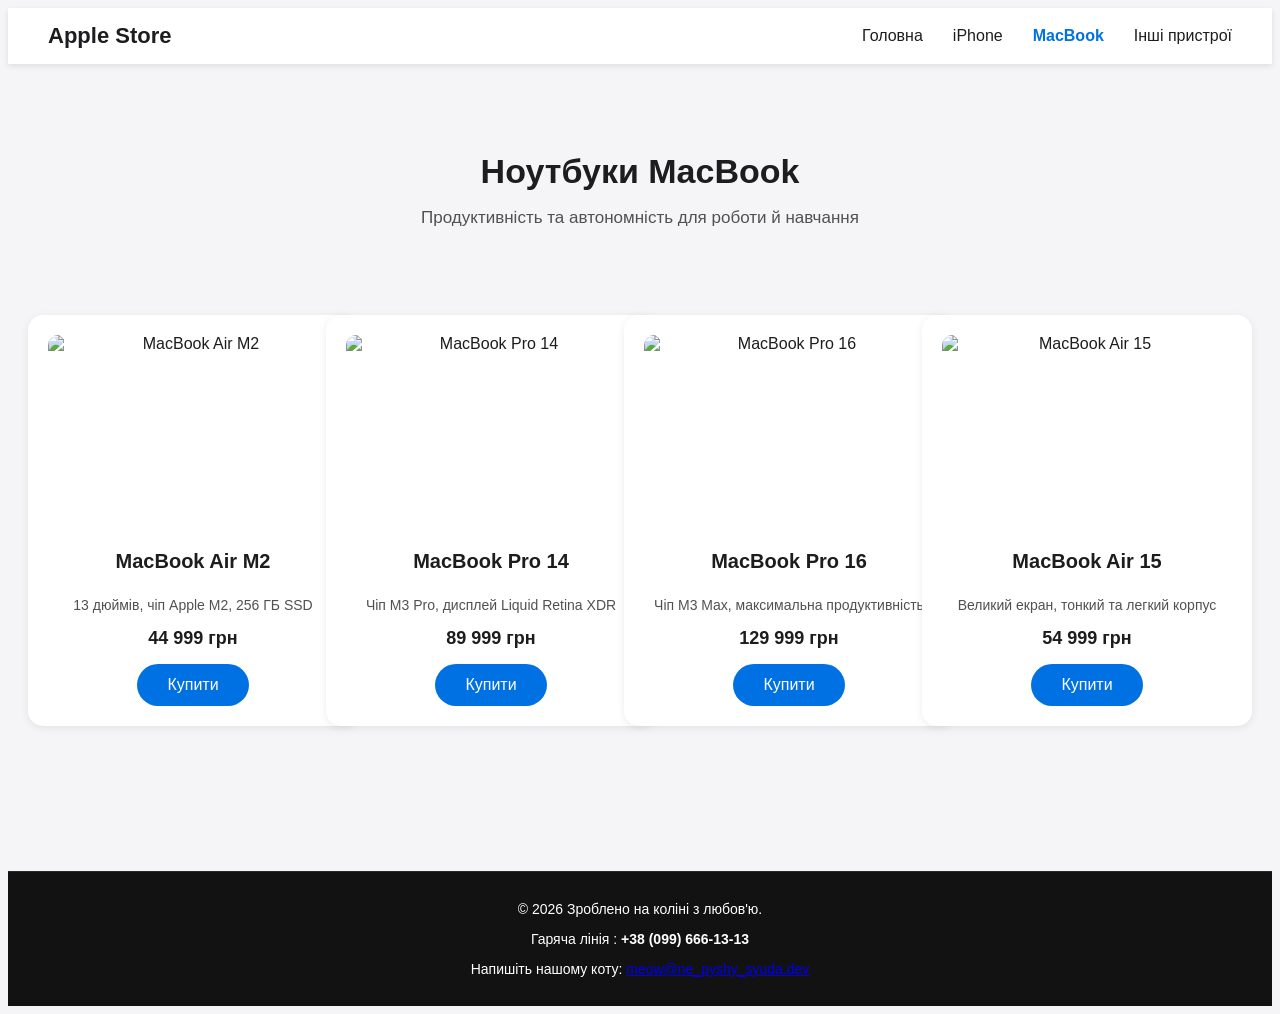
==== 3page.html @ 7f35ce07 "Add files via upload" ====
<!DOCTYPE html>
<html lang="uk">
<head>
<meta charset="UTF-8">
<meta name="viewport" content="width=device-width, initial-scale=1.0">
<title>Apple Store — MacBook</title>
<link rel="stylesheet" href="1page.css">
</head>
<body>
<header class="navbar">
<div class="logo">Apple Store</div>
<nav class="nav-links">
<a href="index.html">Головна</a>
<a href="2page.html">iPhone</a>
<a href="3page.html" class="active">MacBook</a>
<a href="4page.html">Інші пристрої</a>
</nav>
</header>

<section class="page-heading">
<h1>Ноутбуки MacBook</h1>
<p>Продуктивність та автономність для роботи й навчання</p>
</section>

<section class="products">
<div class="product-card">
<img src="https://images.unsplash.com/photo-1611186871348-b1ce696e52c9?w=400&q=80" alt="MacBook Air M2">
<h3>MacBook Air M2</h3>
<p>13 дюймів, чіп Apple M2, 256 ГБ SSD</p>
<span class="price">44 999 грн</span>
<a href="https://comfy.ua/ua/noutbuk-apple-macbook-air-13-6-m2-16gb-256gb-mc7w4-starlight.html" class="btn">Купити</a>
</div>
<div class="product-card">
<img src="https://images.unsplash.com/photo-1517336714731-489689fd1ca8?w=400&q=80" alt="MacBook Pro 14">
<h3>MacBook Pro 14</h3>
<p>Чіп M3 Pro, дисплей Liquid Retina XDR</p>
<span class="price">89 999 грн</span>
<a href="https://comfy.ua/ua/noutbuk-apple-macbook-pro-14-m3-mtl73-8-core-cpu-10-core-gpu-512gb-space-gray.html" class="btn">Купити</a>
</div>
<div class="product-card">
<img src="https://images.unsplash.com/photo-1496181133206-80ce9b88a853?w=400&q=80" alt="MacBook Pro 16">
<h3>MacBook Pro 16</h3>
<p>Чіп M3 Max, максимальна продуктивність</p>
<span class="price">129 999 грн</span>
<a href="https://jabko.ua/mac/macbook-pro/macbook-pro-16-apple-m4/apple-macbook-pro-16-with-apple-m4-pro-512gb-14cpu--20gpu-24gb-ram-silver-2024" class="btn">Купити</a>
</div>
<div class="product-card">
<img src="https://images.unsplash.com/photo-1531297484001-80022131f5a1?w=400&q=80" alt="MacBook Air 15">
<h3>MacBook Air 15</h3>
<p>Великий екран, тонкий та легкий корпус</p>
<span class="price">54 999 грн</span>
<a href="https://jabko.ua/mac/macbook-air/macbook-air-15-2025-apple-m4/macbook-air-15-retina-sky-blue-256gb-10-cpu--10-gpu-16gb-ram-with-apple-m4-2025-mc7a4" class="btn">Купити</a>
</div>
</section>


</body>
<footer class="footerrofl67">
    <p>© 2026 Зроблено на коліні з любов'ю.</p>
    <p>Гаряча лінія : <b>+38 (099) 666-13-13</b></p>
    <p>Напишіть нашому коту: <a href="mailto:meow@ne_pyshy_syuda.dev">meow@ne_pyshy_syuda.dev</a></p>
</footer>
</html>
---- 1page.css ----
body {
font-family: Arial, Helvetica, sans-serif;
background-color: #f5f5f7;
color: #1d1d1f;
}

@keyframes fadeIn {
from {
opacity: 0;
transform: translateY(20px);
}
to {
opacity: 1;
transform: translateY(0);
}
}

.navbar {
position: sticky;
top: 0;
z-index: 100;
display: flex;
justify-content: space-between;
align-items: center;
background-color: #ffffff;
padding: 15px 40px;
box-shadow: 0 2px 6px rgba(0, 0, 0, 0.1);
}

.logo {
font-size: 22px;
font-weight: bold;
color: #1d1d1f;
}

.nav-links {
display: flex;
gap: 30px;
}

.nav-links a {
text-decoration: none;
color: #1d1d1f;
font-size: 16px;
transition: color 0.3s ease;
}

.nav-links a:hover {
color: #0071e3;
}

.nav-links a.active {
color: #0071e3;
font-weight: bold;
}

.banner {
display: flex;
flex-direction: column;
align-items: center;
justify-content: center;
text-align: center;
background-color: #000000;
color: #ffffff;
padding: 100px 20px;
animation: fadeIn 0.8s ease;
}

.banner h1 {
font-size: 42px;
margin-bottom: 20px;
}

.banner p {
font-size: 18px;
margin-bottom: 30px;
max-width: 600px;
}

.btn {
display: inline-block;
background-color: #0071e3;
color: #ffffff;
text-decoration: none;
padding: 12px 30px;
border-radius: 25px;
font-size: 16px;
transition: background-color 0.3s ease, transform 0.3s ease;
}

.btn:hover {
background-color: #0058b0;
transform: translateY(-3px);
}

.categories {
padding: 60px 40px;
text-align: center;
}

.section-title {
font-size: 28px;
margin-bottom: 40px;
}

.category-list {
display: flex;
justify-content: center;
gap: 30px;
flex-wrap: wrap;
}

.category-card {
display: flex;
flex-direction: column;
align-items: center;
background-color: #ffffff;
border-radius: 15px;
padding: 20px;
width: 250px;
text-decoration: none;
color: #1d1d1f;
box-shadow: 0 2px 8px rgba(0, 0, 0, 0.08);
transition: transform 0.3s ease, box-shadow 0.3s ease;
animation: fadeIn 0.8s ease;
}

.category-card:hover {
transform: translateY(-8px);
box-shadow: 0 8px 20px rgba(0, 0, 0, 0.15);
}

.category-card img {
width: 100%;
height: 180px;
object-fit: cover;
border-radius: 10px;
margin-bottom: 15px;
}

.category-card h3 {
font-size: 20px;
}

.page-heading {
text-align: center;
padding: 60px 20px 30px 20px;
}

.page-heading h1 {
font-size: 34px;
margin-bottom: 15px;
}

.page-heading p {
font-size: 17px;
color: #515154;
}

.products {
justify-items: center;
justify-content: center;


display: grid;
grid-template-columns: repeat(4, 1fr);
grid-template-rows: repeat(5, 1fr);
gap: 8px;
padding: 40px;

}

.product-card {
display: flex;
flex-direction: column;
align-items: center;
text-align: center;
background-color: #ffffff;
border-radius: 15px;
padding: 20px;
width: 260px;
box-shadow: 0 2px 8px rgba(0, 0, 0, 0.08);
transition: transform 0.3s ease, box-shadow 0.3s ease;
animation: fadeIn 0.8s ease;
grid-row: span 4 / span 4;
}
.footerrofl67{
    background-color: #121212;
    color: #b3b3b3;
    text-align: center;
    padding: 15px 10px;
    font-size: 14px;
    border-top: 1px solid #292929;
    
}


.footerrofl67{
    color: #fff;
    text-decoration: none;
    transition: color 0.2s ease;
}


.footerrofl67:hover {
    color: #eee;
}

















.product-card:hover {
transform: translateY(-8px);
box-shadow: 0 8px 20px rgba(0, 0, 0, 0.15);
}

.product-card img {
width: 100%;
height: 180px;
object-fit: cover;
border-radius: 10px;
margin-bottom: 15px;
}

.product-card h3 {
font-size: 20px;
margin-bottom: 10px;
}

.product-card p {
font-size: 14px;
color: #515154;
margin-bottom: 15px;
flex-grow: 1;
}

.price {
font-size: 18px;
font-weight: bold;
margin-bottom: 15px;
}

.footer {
text-align: center;
padding: 25px;
background-color: #000000;
color: #ffffff;
font-size: 14px;
}

@media (max-width: 1024px) {
.category-card {
width: 220px;
}

.product-card {
width: 220px;

    
}
}

@media (max-width: 768px) {
.navbar {
flex-direction: column;
gap: 15px;
padding: 15px 20px;
}

.nav-links {
flex-direction: column;
align-items: center;
gap: 15px;
}

.category-list {
flex-direction: column;
align-items: center;
}
.products {
 grid-template-columns: repeat(auto-fit, minmax(280px, 1fr)); 
  gap: 20px;           
  justify-items: center; 
  padding: 20px;
  align-items: start;    
  grid-template-rows: auto; 
  grid-auto-rows: auto; 
}
}

.banner {
padding: 60px 20px;
}

.banner h1 {
font-size: 30px;
}

.banner p {
font-size: 16px;
}

.category-card,
.product-card {
width: 100%;
max-width: 320px;
}



@media (max-width: 480px) {
.banner h1 {
font-size: 24px;
}

.section-title {
font-size: 22px;
}

.page-heading h1 {
font-size: 26px;
}

.btn {
padding: 10px 20px;
font-size: 14px;
}
}
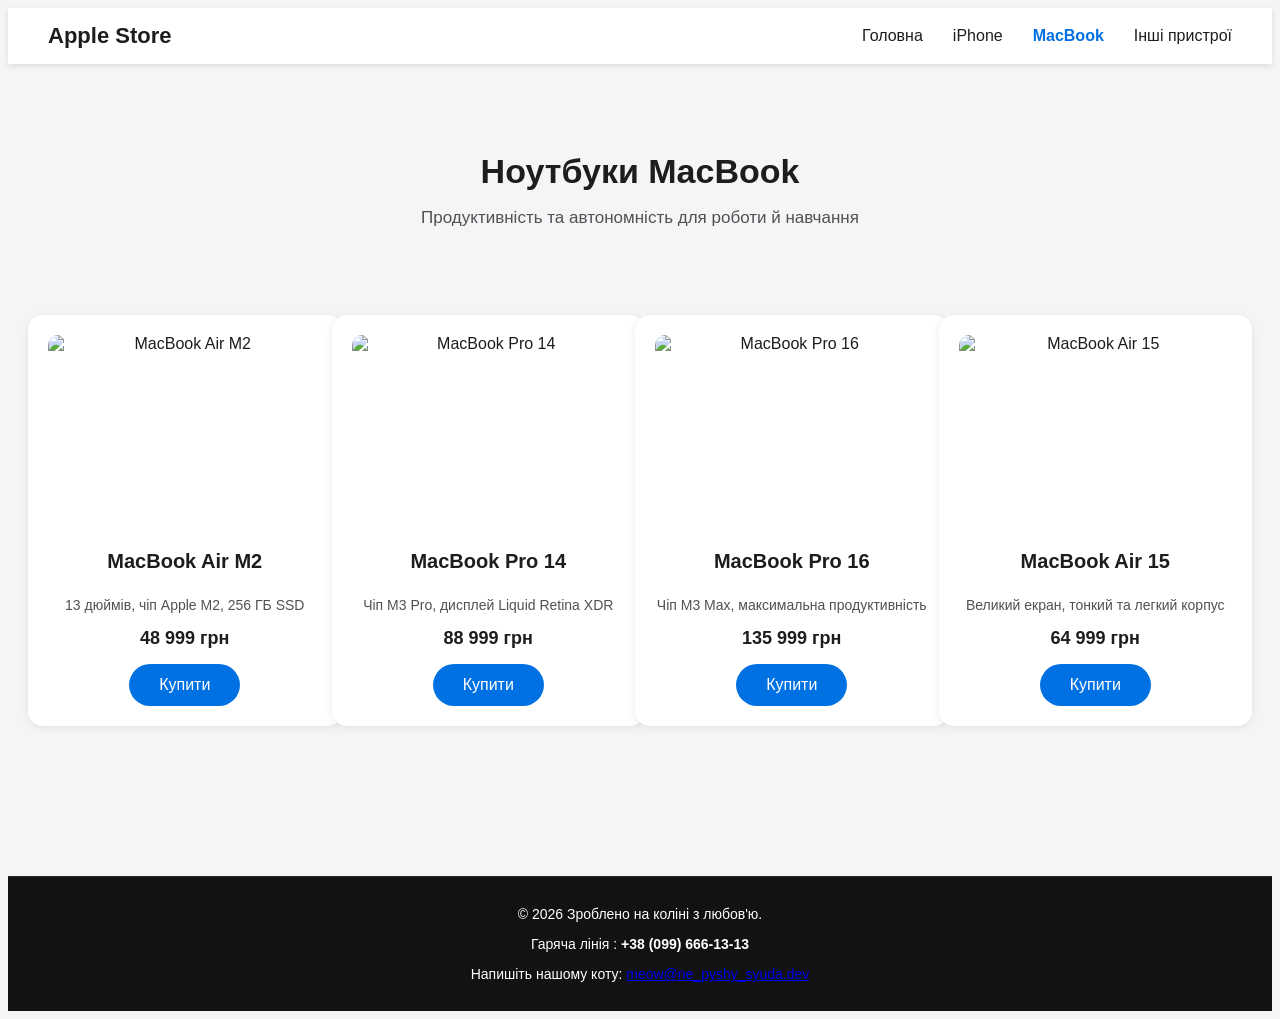
==== commit e506c1a6: "Update 3page.html" ====
--- a/3page.html
+++ b/3page.html
@@ -27,28 +27,28 @@
 <img src="https://images.unsplash.com/photo-1611186871348-b1ce696e52c9?w=400&q=80" alt="MacBook Air M2">
 <h3>MacBook Air M2</h3>
 <p>13 дюймів, чіп Apple M2, 256 ГБ SSD</p>
-<span class="price">44 999 грн</span>
+<span class="price">48 999 грн</span>
 <a href="https://comfy.ua/ua/noutbuk-apple-macbook-air-13-6-m2-16gb-256gb-mc7w4-starlight.html" class="btn">Купити</a>
 </div>
 <div class="product-card">
 <img src="https://images.unsplash.com/photo-1517336714731-489689fd1ca8?w=400&q=80" alt="MacBook Pro 14">
 <h3>MacBook Pro 14</h3>
 <p>Чіп M3 Pro, дисплей Liquid Retina XDR</p>
-<span class="price">89 999 грн</span>
+<span class="price">88 999 грн</span>
 <a href="https://comfy.ua/ua/noutbuk-apple-macbook-pro-14-m3-mtl73-8-core-cpu-10-core-gpu-512gb-space-gray.html" class="btn">Купити</a>
 </div>
 <div class="product-card">
 <img src="https://images.unsplash.com/photo-1496181133206-80ce9b88a853?w=400&q=80" alt="MacBook Pro 16">
 <h3>MacBook Pro 16</h3>
 <p>Чіп M3 Max, максимальна продуктивність</p>
-<span class="price">129 999 грн</span>
+<span class="price">135 999 грн</span>
 <a href="https://jabko.ua/mac/macbook-pro/macbook-pro-16-apple-m4/apple-macbook-pro-16-with-apple-m4-pro-512gb-14cpu--20gpu-24gb-ram-silver-2024" class="btn">Купити</a>
 </div>
 <div class="product-card">
 <img src="https://images.unsplash.com/photo-1531297484001-80022131f5a1?w=400&q=80" alt="MacBook Air 15">
 <h3>MacBook Air 15</h3>
 <p>Великий екран, тонкий та легкий корпус</p>
-<span class="price">54 999 грн</span>
+<span class="price">64 999 грн</span>
 <a href="https://jabko.ua/mac/macbook-air/macbook-air-15-2025-apple-m4/macbook-air-15-retina-sky-blue-256gb-10-cpu--10-gpu-16gb-ram-with-apple-m4-2025-mc7a4" class="btn">Купити</a>
 </div>
 </section>
--- a/1page.css
+++ b/1page.css
@@ -165,7 +165,7 @@
 display: grid;
 grid-template-columns: repeat(4, 1fr);
 grid-template-rows: repeat(5, 1fr);
-gap: 8px;
+gap: 30px;
 padding: 40px;
 
 }
